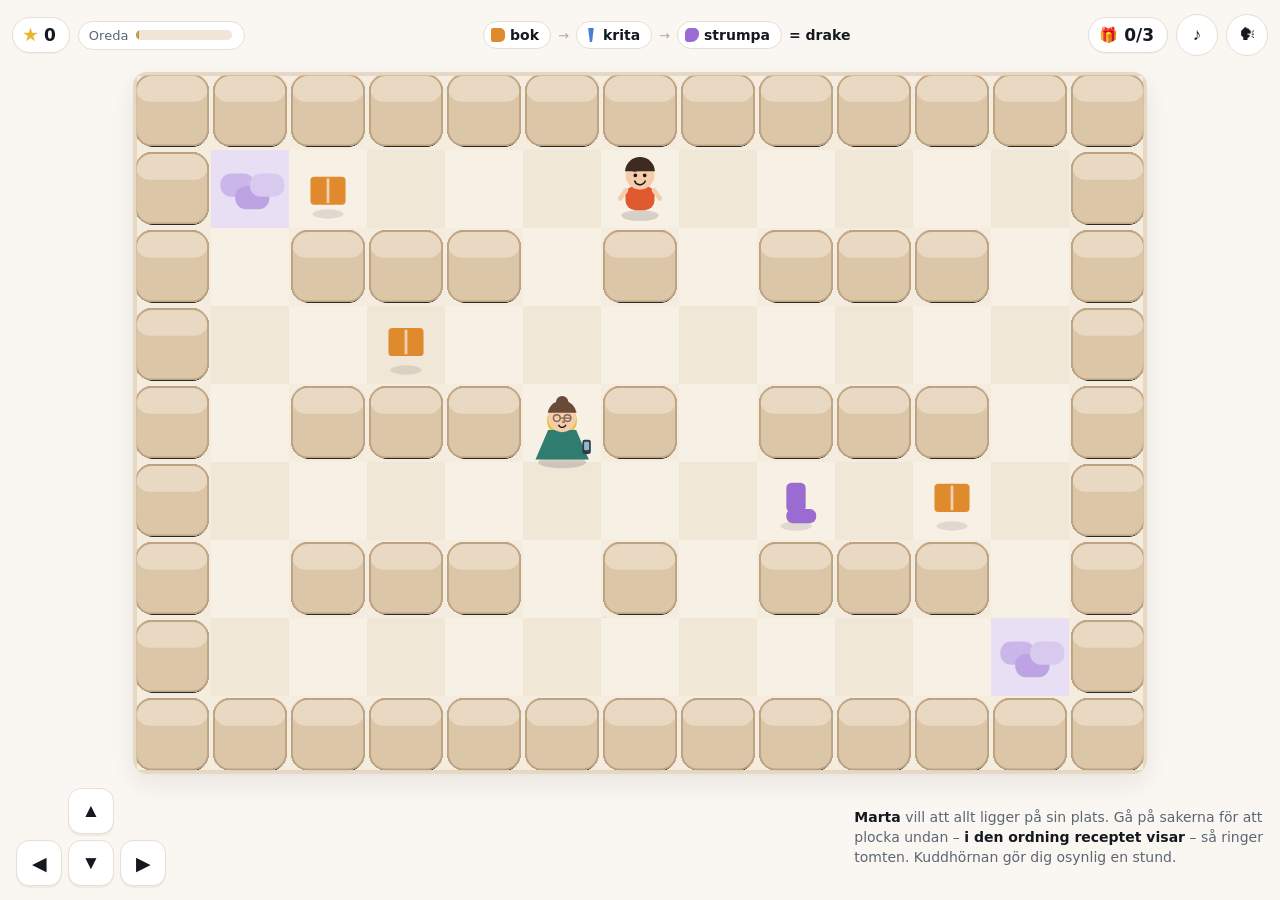
==== public/index.html @ a206a693 "flytta index.html/styles.css/app.js till public/ sa att containern faktiskt serverar spelet" ====
<!doctype html>
<html lang="sv">
  <head>
    <meta charset="utf-8" />
    <meta name="viewport" content="width=device-width, initial-scale=1, viewport-fit=cover" />
    <title>Marre &amp; Marta – städjakten | Skolappar</title>
    <meta name="description" content="Marre måste plocka undan på förskolan innan fröken Marta ringer föräldrarna. Samla saker i rätt ordning så ringer jultomten – nissarna bygger en julklapp av det du hittat. Gratis spel för barn 4–8 år, utan inloggning och utan reklam." />
    <meta name="author" content="Magnus Froste" />
    <meta name="theme-color" content="#e0592f" />
    <link rel="canonical" href="https://marre-marta.shipholm.dev/" />
    <link rel="icon" href="/favicon.svg" type="image/svg+xml" />
    <link rel="icon" href="/favicon.png" sizes="any" />
    <link rel="apple-touch-icon" href="/apple-touch-icon.png" />
    <link rel="manifest" href="/site.webmanifest" />
    <meta name="apple-mobile-web-app-capable" content="yes" />
    <meta name="mobile-web-app-capable" content="yes" />
    <meta name="apple-mobile-web-app-status-bar-style" content="default" />
    <meta name="apple-mobile-web-app-title" content="Marre &amp; Marta" />

    <meta property="og:type" content="website" />
    <meta property="og:site_name" content="Skolappar" />
    <meta property="og:locale" content="sv_SE" />
    <meta property="og:title" content="Marre &amp; Marta – städjakten" />
    <meta property="og:description" content="Plocka undan för fröken Marta, håll dig undan och samla saker i rätt ordning – då ringer jultomten och nissarna bygger en julklapp." />
    <meta property="og:url" content="https://marre-marta.shipholm.dev/" />
    <meta property="og:image" content="https://marre-marta.shipholm.dev/og.png" />
    <meta property="og:image:width" content="1200" />
    <meta property="og:image:height" content="630" />
    <meta name="twitter:card" content="summary_large_image" />
    <meta name="twitter:title" content="Marre &amp; Marta – städjakten" />
    <meta name="twitter:description" content="Plocka undan, håll dig undan för fröknarna och samla ihop till julklappar. Gratis spel för barn 4–8 år." />
    <meta name="twitter:image" content="https://marre-marta.shipholm.dev/og.png" />

    <script type="application/ld+json">
      {
        "@context": "https://schema.org",
        "@type": "SoftwareApplication",
        "name": "Marre & Marta – städjakten",
        "url": "https://marre-marta.shipholm.dev/",
        "applicationCategory": "EducationalApplication",
        "operatingSystem": "Web",
        "inLanguage": "sv-SE",
        "isAccessibleForFree": true,
        "offers": { "@type": "Offer", "price": "0", "priceCurrency": "SEK" },
        "description": "Spel för barn 4–8 år: plocka undan leksaker på förskolan, håll dig undan för fröken Marta och samla saker i rätt ordning så att jultomten ringer och nissarna bygger en julklapp.",
        "author": { "@type": "Person", "name": "Magnus Froste", "url": "https://froste.eu" },
        "publisher": { "@type": "Organization", "name": "Skolappar", "url": "https://www.skolappar.com" },
        "audience": { "@type": "EducationalAudience", "educationalRole": "student" },
        "typicalAgeRange": "4-8"
      }
    </script>

    <link rel="stylesheet" href="/styles.css" />
  </head>
  <body>
    <div id="spelet">
      <header id="hud">
        <div class="hud-vanster">
          <span class="marke" title="Stjärnor"><i class="stjarnglyf" aria-hidden="true"></i><span data-poang>0</span></span>
          <span class="oreda-marke" title="Så stökigt är det – blir det fullt ringer Marta">
            <span>Oreda</span>
            <span class="oreda" data-oreda role="img" aria-label="Oreda"></span>
          </span>
        </div>

        <div id="recept" data-recept aria-live="polite"></div>

        <div class="hud-hoger">
          <span class="marke" title="Julklappar byggda"><span class="glyf" aria-hidden="true">🎁</span><span data-klappar>0/0</span></span>
          <button class="hud-knapp" type="button" data-ljud data-lage="pa" aria-pressed="true" aria-label="Ljud av eller på"><span data-ikon>♪</span></button>
          <button class="hud-knapp" type="button" data-rost data-lage="pa" aria-pressed="true" aria-label="Röst av eller på"><span data-ikon>🗣</span></button>
        </div>
      </header>

      <main id="scen">
        <canvas id="duk" tabindex="0" aria-label="Spelplanen: Marre, fröknarna och sakerna på golvet"></canvas>
      </main>

      <footer id="kontroller">
        <div id="dpad">
          <button class="pil" type="button" data-pil="upp" aria-label="Gå upp">▲</button>
          <button class="pil" type="button" data-pil="vanster" aria-label="Gå vänster">◀</button>
          <button class="pil" type="button" data-pil="ner" aria-label="Gå ner">▼</button>
          <button class="pil" type="button" data-pil="hoger" aria-label="Gå höger">▶</button>
        </div>
        <p class="kontroll-text">
          <strong><span data-froken>Marta</span></strong> vill att allt ligger på sin plats.
          Gå på sakerna för att plocka undan – <strong>i den ordning receptet visar</strong> – så ringer tomten.
          Kuddhörnan gör dig osynlig en stund.
        </p>
      </footer>
    </div>

    <div class="overlag" id="samtal" hidden>
      <div class="samtal" role="dialog" aria-modal="true" aria-labelledby="samtal-rubrik">
        <div class="telefon" aria-hidden="true">📞</div>
        <h2 id="samtal-rubrik" data-rubrik>Tomten ringer</h2>
        <p data-text></p>
        <span class="notis" data-notis></span>
        <div><button type="button" data-knapp>Okej!</button></div>
      </div>
    </div>

    <div class="overlag" id="klart" hidden>
      <div class="samtal klart-kort" role="dialog" aria-modal="true" aria-labelledby="klart-rubrik">
        <div class="telefon" aria-hidden="true">🎁</div>
        <h2 id="klart-rubrik" data-rubrik>Nivån är klar!</h2>
        <p class="resultat" data-resultat></p>
        <div><button class="nasta-knapp" type="button" data-nasta>Nästa nivå</button></div>
      </div>
    </div>

    <div class="overlag" id="paus" hidden>
      <div class="samtal" role="dialog" aria-modal="true" aria-labelledby="paus-rubrik">
        <div class="telefon" aria-hidden="true">⏸</div>
        <h2 id="paus-rubrik">Paus</h2>
        <p>Marre vilar en stund. Fröknarna väntar.</p>
        <div><button type="button" data-fortsatt>Fortsätt</button></div>
      </div>
    </div>

    <script src="/app.js"></script>
  <!-- START:startskarm -->
<style>
  #startskarm {
    position: fixed; inset: 0; z-index: 2147483000;
    background: #faf7f2; color: #14181f;
    font-family: "Fredoka", "Nunito", system-ui, -apple-system, "Segoe UI", sans-serif;
    -webkit-font-smoothing: antialiased;
    display: grid; place-items: center;
    padding: max(20px, env(safe-area-inset-top)) 20px max(20px, env(safe-area-inset-bottom));
    overflow: auto;
    opacity: 1; transition: opacity .22s ease;
  }
  #startskarm.dold { opacity: 0; pointer-events: none; }
  #startskarm .start {
    width: 100%; max-width: 620px; display: flex; flex-direction: column;
    align-items: center; text-align: center;
  }
  #startskarm .tile {
    width: clamp(84px, 13vmin, 120px); height: clamp(84px, 13vmin, 120px);
    border-radius: 26%; background: #f7e4db;
    box-shadow: 0 10px 30px -14px rgba(20,24,31,.35), inset 0 0 0 1px rgba(20,24,31,.06);
    display: grid; place-items: center; overflow: hidden;
  }
  #startskarm .tile img { width: 100%; height: 100%; display: block; }
  #startskarm h1 {
    margin: clamp(18px, 3.2vmin, 30px) 0 0;
    font-size: clamp(38px, 7.4vmin, 68px); line-height: 1.02;
    letter-spacing: -0.028em; font-weight: 800; color: #14181f;
  }
  #startskarm .tag {
    margin: clamp(8px, 1.4vmin, 14px) 0 0;
    font-size: clamp(16px, 2.35vmin, 23px); line-height: 1.35;
    color: #4a5260; max-width: 34ch;
  }
  #startskarm .chips {
    list-style: none; display: flex; flex-wrap: wrap; justify-content: center;
    gap: 8px; padding: 0; margin: clamp(16px, 2.6vmin, 24px) 0 0;
  }
  #startskarm .chips li {
    font-size: clamp(12px, 1.5vmin, 14px); font-weight: 600; letter-spacing: .01em;
    padding: 7px 13px; border-radius: 999px; color: #9f442a; background: #f7e4db;
  }
  #startskarm .play {
    display: inline-flex; align-items: center; gap: 12px;
    margin-top: clamp(24px, 4vmin, 38px);
    padding: clamp(15px, 2.1vmin, 20px) clamp(34px, 5.4vmin, 52px);
    border: 0; border-radius: 999px; background: #e0592f; color: #fff;
    font: inherit; font-size: clamp(18px, 2.4vmin, 24px); font-weight: 700;
    letter-spacing: -0.01em; cursor: pointer;
    box-shadow: 0 14px 28px -14px #e0592f99;
    transition: transform .16s ease; -webkit-tap-highlight-color: transparent;
  }
  #startskarm .play:hover { transform: translateY(-1px); }
  #startskarm .play:active { transform: scale(.985); }
  #startskarm .play svg { width: 1em; height: 1em; }
  #startskarm .note {
    margin: clamp(18px, 2.6vmin, 26px) 0 0;
    font-size: clamp(12px, 1.5vmin, 14px); color: #4a5260; opacity: .8;
  }
  #startskarm .note a { color: inherit; text-decoration: none; border-bottom: 1px solid rgba(74,82,96,.3); }
  #startskarm .lgr22 {
    margin: clamp(14px, 2.2vmin, 20px) 0 0; max-width: 46ch;
    font-size: clamp(12px, 1.45vmin, 13.5px); color: #4a5260;
    text-align: left;
  }
  #startskarm .lgr22 summary {
    list-style: none; cursor: pointer; text-align: center;
    display: inline-flex; align-items: center; justify-content: center; gap: 7px;
    opacity: .72; padding: 6px 2px; border-radius: 8px;
  }
  #startskarm .lgr22 summary::-webkit-details-marker { display: none; }
  #startskarm .lgr22 summary:hover, #startskarm .lgr22 summary:focus-visible { opacity: 1; }
  #startskarm .lgr22 summary:focus-visible { outline: 2px solid #e0592f66; outline-offset: 2px; }
  #startskarm .lgr22-info {
    width: 15px; height: 15px; border-radius: 50%; display: grid; place-items: center;
    background: #f7e4db; color: #9f442a; font-size: 10px; font-weight: 700;
    font-style: normal; line-height: 1; flex: 0 0 auto;
  }
  #startskarm .lgr22-pil { transition: transform .18s ease; font-size: .9em; }
  #startskarm .lgr22[open] summary { opacity: 1; }
  #startskarm .lgr22[open] .lgr22-pil { transform: rotate(90deg); }
  #startskarm .lgr22-kropp {
    margin-top: 10px; padding: 10px 12px; border-radius: 12px;
    background: #f7e4db; line-height: 1.45;
  }
  #startskarm .lgr22-kropp p { margin: 0; }
  #startskarm .lgr22-amne { font-weight: 600; color: #9f442a; }
  #startskarm .lgr22-kropp blockquote {
    margin: 7px 0 0; padding-left: 10px; border-left: 2px solid #e0592f44;
    font-style: italic;
  }
  #startskarm .lgr22-kalla { margin-top: 5px !important; font-size: .92em; opacity: .75; }
  #startskarm .lgr22-koppling { margin-top: 8px !important; }
  @media (max-height: 470px) {
    #startskarm h1 { font-size: clamp(30px, 6vmin, 44px); }
    #startskarm .tag, #startskarm .note, #startskarm .lgr22 { display: none; }
    #startskarm .play { margin-top: 20px; }
  }
</style>
<div id="startskarm" role="dialog" aria-label="Marre & Marta" data-play-href="/">
  <div class="start">
    <div class="tile"><img src="/icon-512.png" alt="" width="512" height="512"></div>
    <h1>Marre & Marta</h1>
    <p class="tag">röj undan för fröken Marta</p>
    <ul class="chips"><li>Spel</li><li>Följa instruktioner</li><li>Förskola till åk 3</li></ul>
    <button class="play" type="button" data-play-href="/">
      <svg viewBox="0 0 24 24" aria-hidden="true" fill="currentColor"><path d="M8 5.14v13.72a1 1 0 0 0 1.52.85l11-6.86a1 1 0 0 0 0-1.7l-11-6.86A1 1 0 0 0 8 5.14Z"/></svg>
      Spela
    </button>
    <p class="note">Gratis · ingen inloggning · <a href="https://www.skolappar.com">skolappar.com</a></p>
    <details class="lgr22">
      <summary><span class="lgr22-info" aria-hidden="true">i</span>Koppling till läroplanen (Lgr22)<span class="lgr22-pil" aria-hidden="true">›</span></summary>
      <div class="lgr22-kropp">
        <p class="lgr22-amne">Matematik · Förskola till åk 3</p>
        <blockquote>”Entydiga stegvisa instruktioner och hur de konstrueras, beskrivs och följs som grund för programmering.”<span class="lgr22-kalla"> Lgr22, centralt innehåll åk 1–3.</span></blockquote>
        <p class="lgr22-koppling"><strong>Så tränas det:</strong> Sakerna ska plockas i den ordning receptet visar – att följa en stegvis instruktion och märka när ordningen spelar roll.</p>
      </div>
    </details>
  </div>
</div>
<script>
  (function () {
    var s = document.getElementById('startskarm');
    var path = location.pathname.replace(/index[.]html$/, '');
    if (path !== '/' && path !== '') { s.remove(); return; }
    var d = document.documentElement, b = document.body;
    var prev = [d.style.overflow, b.style.overflow];
    d.style.overflow = 'hidden'; b.style.overflow = 'hidden';
    s.querySelector('.play').addEventListener('click', function () {
      d.style.overflow = prev[0]; b.style.overflow = prev[1];
      s.classList.add('dold');
      s.setAttribute('aria-hidden', 'true');
      setTimeout(function () { s.remove(); }, 240);
      var to = s.getAttribute('data-play-href');
      if (to && to !== '/' && to !== location.pathname) { location.href = to; }
      document.dispatchEvent(new CustomEvent('startskarm:spela'));
    });
  })();
</script>
<!-- SLUT:startskarm -->
</body>
</html>
---- styles.css ----
/* Marre & Marta – allt ska rymmas på en iPad i landskap (1024×768). */

/* Fredoka (SIL OFL 1.1) – lokalt, inga webbtypsnitt. */
@font-face {
  font-family: 'Fredoka';
  src: url('/fonts/fredoka-400.ttf') format('truetype');
  font-weight: 400;
  font-display: swap;
}
@font-face {
  font-family: 'Fredoka';
  src: url('/fonts/fredoka-500.ttf') format('truetype');
  font-weight: 500;
  font-display: swap;
}
@font-face {
  font-family: 'Fredoka';
  src: url('/fonts/fredoka-600.ttf') format('truetype');
  font-weight: 600;
  font-display: swap;
}
@font-face {
  font-family: 'Fredoka';
  src: url('/fonts/fredoka-700.ttf') format('truetype');
  font-weight: 700;
  font-display: swap;
}

:root {
  --papper: #faf7f2;
  --kort: #ffffff;
  --black: #14181f;
  --dampad: #5b6673;
  --ram: #e7ded4;
  --farg: #e0592f;
  --farg-mork: #b8411d;
  --stjarna: #e9b62f;
  --gron: #2f7d6f;
  --rod: #c9483b;
  --radie: 18px;
}

* { box-sizing: border-box; }

html, body {
  margin: 0;
  height: 100%;
  background: var(--papper);
  color: var(--black);
  font-family: 'Fredoka', 'Nunito', system-ui, -apple-system, 'Segoe UI', sans-serif;
  -webkit-font-smoothing: antialiased;
  overscroll-behavior: none;
}

body { overflow: hidden; }

#spelet {
  height: 100dvh;
  display: grid;
  grid-template-rows: auto 1fr auto;
  gap: 6px;
  padding: 8px 12px 10px;
}

/* ---------- HUD ---------- */
#hud {
  display: grid;
  grid-template-columns: auto 1fr auto;
  align-items: center;
  gap: 12px;
  min-height: 54px;
}

.hud-vanster,
.hud-hoger { display: flex; align-items: center; gap: 8px; }

.marke {
  display: inline-flex;
  align-items: center;
  gap: 6px;
  background: var(--kort);
  border: 1px solid var(--ram);
  border-radius: 999px;
  padding: 7px 13px 7px 10px;
  font-size: 17px;
  font-weight: 600;
  box-shadow: 0 1px 0 rgba(20, 24, 31, 0.04);
  white-space: nowrap;
}

.marke .glyf { font-size: 15px; }

.stjarnglyf {
  width: 15px;
  height: 15px;
  background: var(--stjarna);
  clip-path: polygon(50% 0%, 61% 35%, 98% 35%, 68% 57%, 79% 91%, 50% 70%, 21% 91%, 32% 57%, 2% 35%, 39% 35%);
}

/* oreda-mätaren: fylls av stök, Marta ringer när den är full */
.oreda-marke {
  display: flex;
  align-items: center;
  gap: 8px;
  background: var(--kort);
  border: 1px solid var(--ram);
  border-radius: 999px;
  padding: 6px 12px 6px 10px;
  font-size: 13px;
  color: var(--dampad);
  white-space: nowrap;
}

.oreda {
  position: relative;
  width: 96px;
  height: 10px;
  border-radius: 999px;
  background: #efe6d8;
  overflow: hidden;
}

.oreda::after {
  content: '';
  position: absolute;
  inset: 0;
  width: var(--oreda, 0%);
  background: linear-gradient(90deg, #4ea86b, #e9b62f 62%, #d94a3d);
  transition: width 220ms linear;
}

.oreda[data-straff='hog'] { animation: pulsa 900ms ease-in-out infinite; }

@keyframes pulsa {
  0%, 100% { transform: scale(1); }
  50% { transform: scale(1.06); }
}

/* receptraden: sakerna i den ordning de ska samlas */
#recept {
  display: flex;
  align-items: center;
  justify-content: center;
  gap: 7px;
  flex-wrap: nowrap;
  overflow: hidden;
  font-size: 14px;
  color: var(--dampad);
}

.recept-sak {
  display: inline-flex;
  align-items: center;
  gap: 5px;
  background: var(--kort);
  border: 1px solid var(--ram);
  border-radius: 999px;
  padding: 5px 11px 5px 7px;
  font-weight: 600;
  color: var(--black);
  white-space: nowrap;
}

.recept-sak.gjord {
  background: #eaf5ee;
  border-color: #b9dcc6;
}

.recept-sak.gjord::after { content: '✓'; color: #2f7d6f; font-weight: 700; }

.recept-pil { color: #b6ab9c; font-size: 13px; }
.recept-namn { font-weight: 600; color: var(--black); white-space: nowrap; }
.recept-klart { color: var(--gron); font-weight: 600; }

.sak-ikon {
  display: inline-block;
  width: 14px;
  height: 14px;
  background: var(--farg);
  flex: none;
}

.sak-ikon.kloss { border-radius: 3px; }
.sak-ikon.krita { clip-path: polygon(30% 0, 70% 0, 58% 100%, 42% 100%); }
.sak-ikon.mugg { border-radius: 50% 50% 45% 45%; }
.sak-ikon.strumpa { border-radius: 5px 5px 8px 3px; }
.sak-ikon.bok { border-radius: 2px 5px 5px 2px; }
.sak-ikon.boll { border-radius: 50%; }

.hud-knapp {
  width: 42px;
  height: 42px;
  display: grid;
  place-items: center;
  border-radius: 50%;
  border: 1px solid var(--ram);
  background: var(--kort);
  color: var(--black);
  font-size: 17px;
  cursor: pointer;
  padding: 0;
}

.hud-knapp[data-lage='av'],
.hud-knapp[data-lage='av'] [data-ikon] { color: #b6ab9c; }
.hud-knapp:focus-visible { outline: 3px solid var(--farg); outline-offset: 2px; }

/* ---------- spelplan ---------- */
#scen {
  display: grid;
  place-items: center;
  min-height: 0;
  position: relative;
}

#duk {
  display: block;
  border-radius: 14px;
  box-shadow: 0 10px 26px rgba(20, 24, 31, 0.08);
  background: #f4ecdf;
  touch-action: none;
  outline: none;
}

/* ---------- kontroller ---------- */
#kontroller {
  display: flex;
  align-items: center;
  justify-content: space-between;
  gap: 16px;
  min-height: 106px;
  padding: 0 4px;
}

#dpad {
  display: grid;
  grid-template-columns: repeat(3, 46px);
  grid-template-rows: repeat(2, 46px);
  gap: 6px;
}

.pil {
  border: 1px solid var(--ram);
  background: var(--kort);
  border-radius: 13px;
  font-size: 19px;
  color: var(--black);
  display: grid;
  place-items: center;
  padding: 0;
  cursor: pointer;
  user-select: none;
  -webkit-user-select: none;
  touch-action: manipulation;
  box-shadow: 0 2px 0 rgba(20, 24, 31, 0.05);
}

.pil:active { background: #f3ece1; transform: translateY(1px); }
.pil:focus-visible { outline: 3px solid var(--farg); outline-offset: 2px; }

.pil[data-pil='upp'] { grid-column: 2; grid-row: 1; }
.pil[data-pil='vanster'] { grid-column: 1; grid-row: 2; }
.pil[data-pil='ner'] { grid-column: 2; grid-row: 2; }
.pil[data-pil='hoger'] { grid-column: 3; grid-row: 2; }

.kontroll-text {
  font-size: 14px;
  line-height: 1.45;
  color: var(--dampad);
  max-width: 46ch;
}

.kontroll-text strong { color: var(--black); font-weight: 600; }

/* ---------- samtal & klart ---------- */
.overlag {
  position: fixed;
  inset: 0;
  display: grid;
  place-items: center;
  background: rgba(20, 24, 31, 0.34);
  padding: 20px;
  z-index: 40;
}

.overlag[hidden] { display: none; }

.samtal {
  background: var(--kort);
  border: 1px solid var(--ram);
  border-radius: 22px;
  padding: 26px 26px 22px;
  width: min(430px, 92vw);
  text-align: center;
  box-shadow: 0 20px 50px rgba(20, 24, 31, 0.18);
}

.samtal .telefon {
  width: 54px;
  height: 54px;
  margin: 0 auto 10px;
  border-radius: 50%;
  background: #fdf2d8;
  display: grid;
  place-items: center;
  font-size: 26px;
}

.samtal h2 {
  margin: 0 0 8px;
  font-size: 23px;
  font-weight: 700;
  letter-spacing: -0.01em;
}

.samtal p {
  margin: 0 0 12px;
  font-size: 16px;
  line-height: 1.5;
  color: var(--dampad);
}

.samtal .notis {
  display: inline-block;
  margin-bottom: 14px;
  font-size: 15px;
  font-weight: 600;
  color: var(--gron);
}

.samtal .notis:empty { display: none; }

.samtal button,
.nasta-knapp {
  border: 0;
  border-radius: 999px;
  background: var(--farg);
  color: #fff;
  font-family: inherit;
  font-size: 17px;
  font-weight: 600;
  padding: 13px 26px;
  cursor: pointer;
  box-shadow: 0 8px 18px rgba(224, 89, 47, 0.28);
}

.samtal button:focus-visible,
.nasta-knapp:focus-visible { outline: 3px solid var(--black); outline-offset: 3px; }

.klart-kort h2 { font-size: 26px; }
.klart-kort .resultat { font-weight: 600; color: var(--black); margin-bottom: 18px; }

.froknar { font-weight: 600; color: var(--black); }

/* ---------- mobil & porträtt ---------- */
@media (max-width: 720px), (max-height: 560px) {
  #spelet { padding: 6px 8px 8px; gap: 4px; }
  #hud { grid-template-columns: auto 1fr; grid-template-areas: 'v h' 'r r'; gap: 6px; }
  .hud-vanster { grid-area: v; }
  .hud-hoger { grid-area: h; justify-content: flex-end; }
  #recept { grid-area: r; justify-content: flex-start; overflow-x: auto; }
  .marke { padding: 5px 10px 5px 8px; font-size: 15px; }
  .oreda { width: 64px; }
  .oreda-marke { font-size: 12px; padding: 5px 9px; }
  .hud-knapp { width: 38px; height: 38px; font-size: 15px; }
  #kontroller { min-height: 96px; gap: 10px; }
  #dpad { grid-template-columns: repeat(3, 44px); grid-template-rows: repeat(2, 44px); }
  .kontroll-text { display: none; }
}

@media (max-height: 460px) {
  .oreda-marke span { display: none; }
  #kontroller { min-height: 84px; }
}

@media (prefers-reduced-motion: reduce) {
  .oreda::after { transition: none; }
  .oreda[data-straff='hog'] { animation: none; }
}
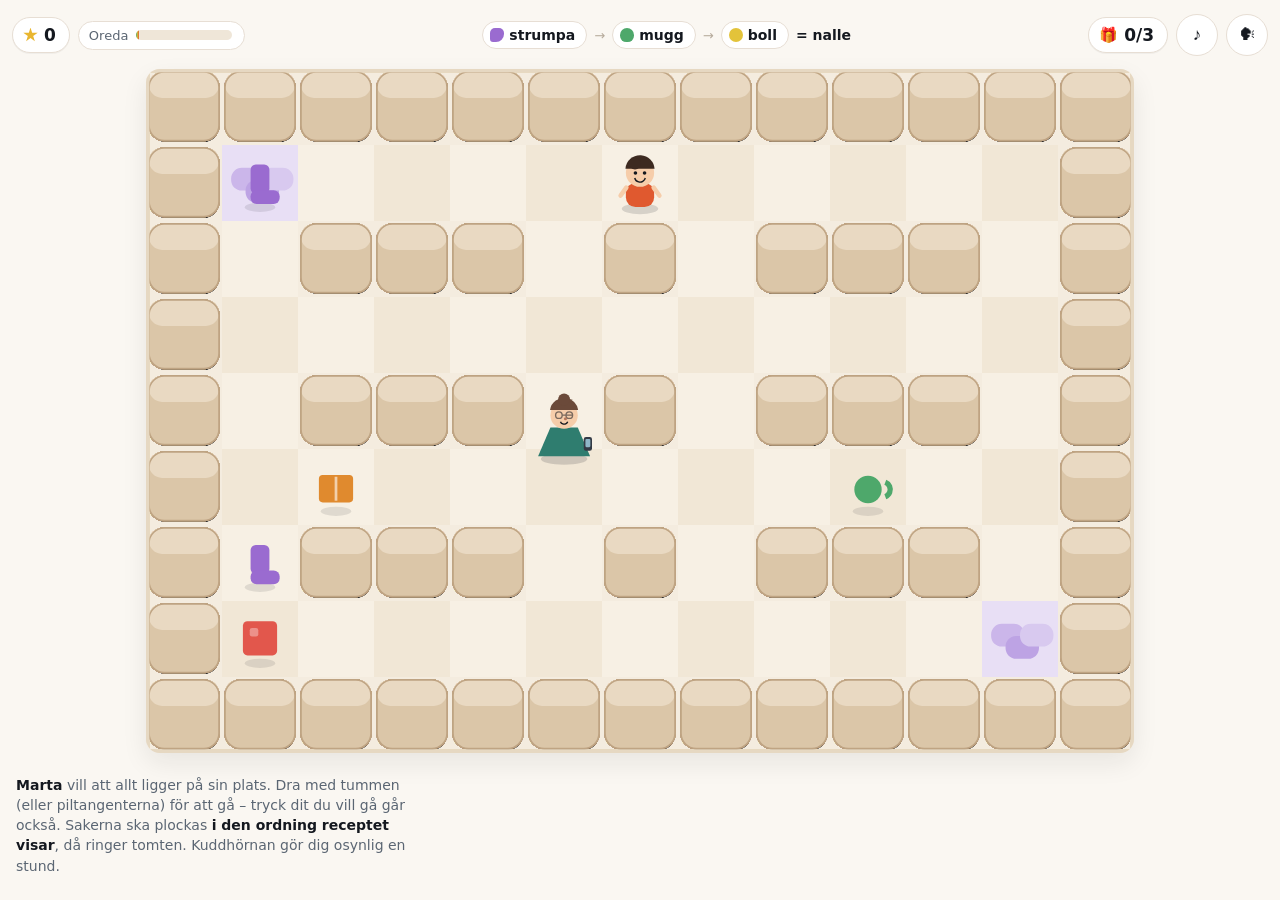
==== commit 23a0bd2f: "tumstyrning: flytande spak under tummen, peka-dit-ga, stopp vid slapp; dpad bort, storre plan, tydli" ====
--- a/public/index.html
+++ b/public/index.html
@@ -74,18 +74,17 @@
 
       <main id="scen">
         <canvas id="duk" tabindex="0" aria-label="Spelplanen: Marre, fröknarna och sakerna på golvet"></canvas>
+        <div id="styrspak" aria-hidden="true">
+          <span class="spak-ring"></span>
+          <span class="spak-kula"></span>
+        </div>
       </main>
 
       <footer id="kontroller">
-        <div id="dpad">
-          <button class="pil" type="button" data-pil="upp" aria-label="Gå upp">▲</button>
-          <button class="pil" type="button" data-pil="vanster" aria-label="Gå vänster">◀</button>
-          <button class="pil" type="button" data-pil="ner" aria-label="Gå ner">▼</button>
-          <button class="pil" type="button" data-pil="hoger" aria-label="Gå höger">▶</button>
-        </div>
         <p class="kontroll-text">
           <strong><span data-froken>Marta</span></strong> vill att allt ligger på sin plats.
-          Gå på sakerna för att plocka undan – <strong>i den ordning receptet visar</strong> – så ringer tomten.
+          Dra med tummen (eller piltangenterna) för att gå – tryck dit du vill gå går också.
+          Sakerna ska plockas <strong>i den ordning receptet visar</strong>, då ringer tomten.
           Kuddhörnan gör dig osynlig en stund.
         </p>
       </footer>
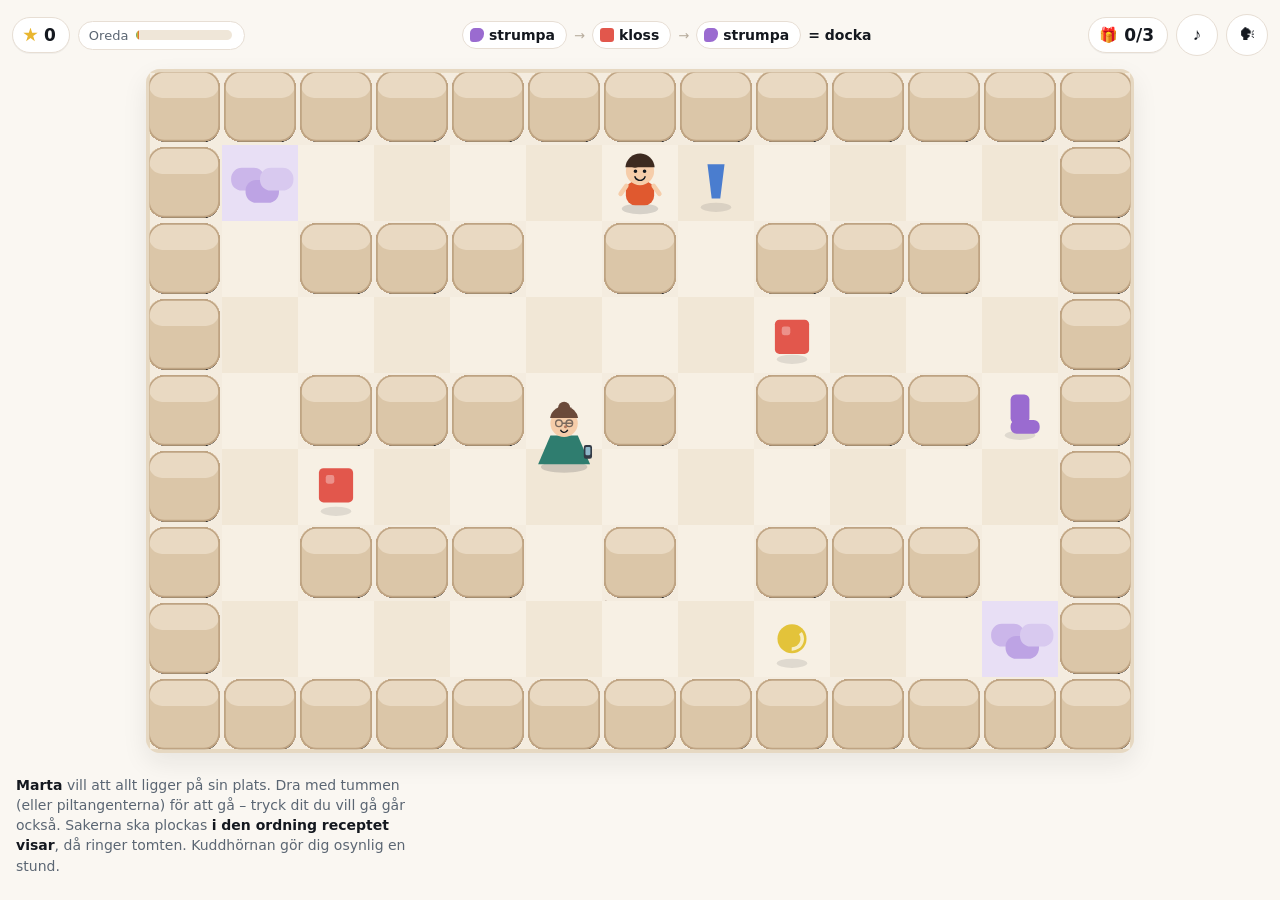
==== commit 7a15d685: "Add skolappar's usage snippet (kotten.js) and report levels, retries and sound Co-Authored-By: Claud" ====
--- a/public/index.html
+++ b/public/index.html
@@ -51,6 +51,7 @@
     </script>
 
     <link rel="stylesheet" href="/styles.css" />
+    <script src="https://www.skolappar.com/kotten.js" defer></script>
   </head>
   <body>
     <div id="spelet">
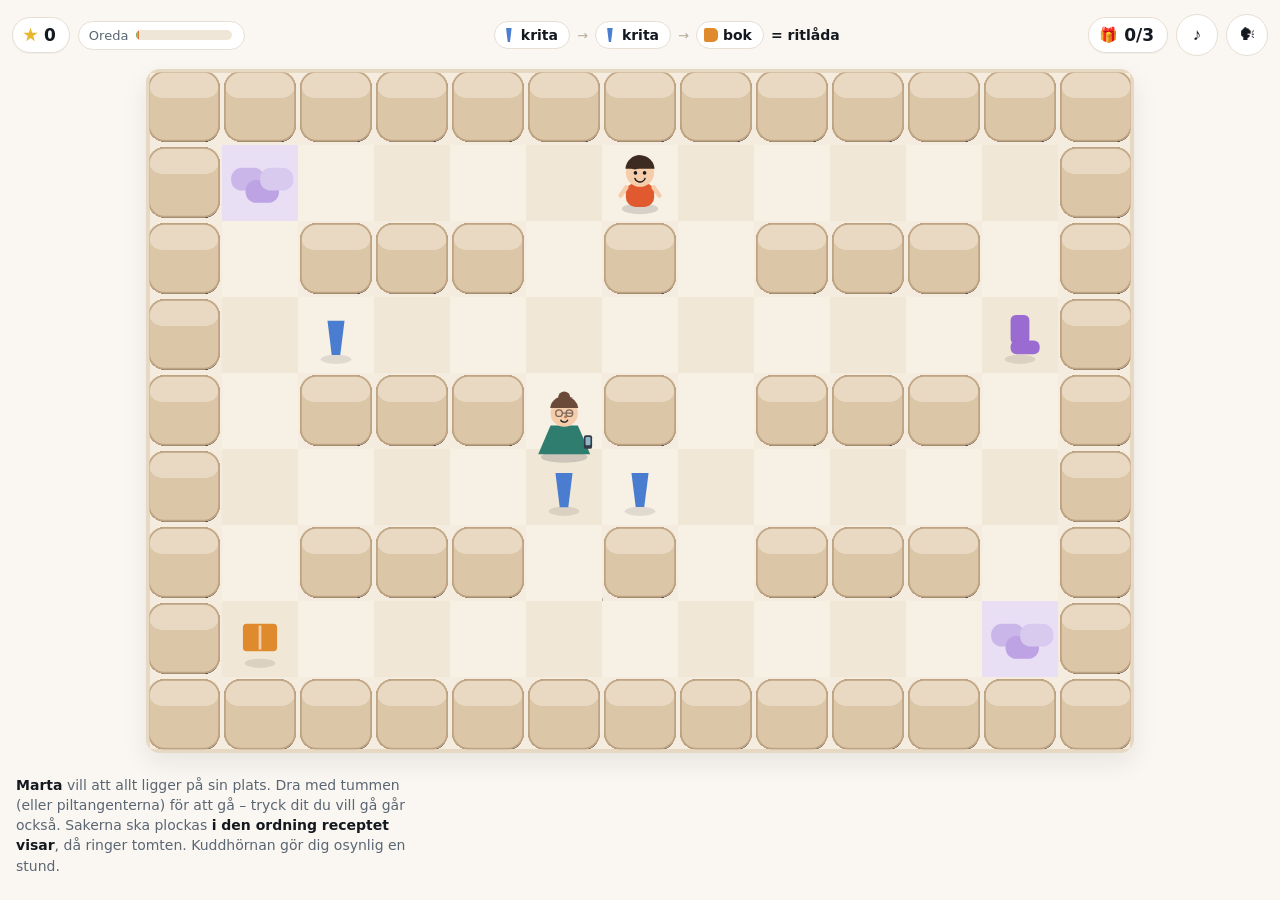
==== commit 0d3f63d0: "skolappar.com is now skolappar.org Skolappar's main address moved to skolappar.org (2026-11-26); the" ====
--- a/public/index.html
+++ b/public/index.html
@@ -44,14 +44,14 @@
         "offers": { "@type": "Offer", "price": "0", "priceCurrency": "SEK" },
         "description": "Spel för barn 4–8 år: plocka undan leksaker på förskolan, håll dig undan för fröken Marta och samla saker i rätt ordning så att jultomten ringer och nissarna bygger en julklapp.",
         "author": { "@type": "Person", "name": "Magnus Froste", "url": "https://froste.eu" },
-        "publisher": { "@type": "Organization", "name": "Skolappar", "url": "https://www.skolappar.com" },
+        "publisher": { "@type": "Organization", "name": "Skolappar", "url": "https://www.skolappar.org" },
         "audience": { "@type": "EducationalAudience", "educationalRole": "student" },
         "typicalAgeRange": "4-8"
       }
     </script>
 
     <link rel="stylesheet" href="/styles.css" />
-    <script src="https://www.skolappar.com/kotten.js" defer></script>
+    <script src="https://www.skolappar.org/kotten.js" defer></script>
   </head>
   <body>
     <div id="spelet">
@@ -229,7 +229,7 @@
       <svg viewBox="0 0 24 24" aria-hidden="true" fill="currentColor"><path d="M8 5.14v13.72a1 1 0 0 0 1.52.85l11-6.86a1 1 0 0 0 0-1.7l-11-6.86A1 1 0 0 0 8 5.14Z"/></svg>
       Spela
     </button>
-    <p class="note">Gratis · ingen inloggning · <a href="https://www.skolappar.com">skolappar.com</a></p>
+    <p class="note">Gratis · ingen inloggning · <a href="https://www.skolappar.org">skolappar.org</a></p>
     <details class="lgr22">
       <summary><span class="lgr22-info" aria-hidden="true">i</span>Koppling till läroplanen (Lgr22)<span class="lgr22-pil" aria-hidden="true">›</span></summary>
       <div class="lgr22-kropp">
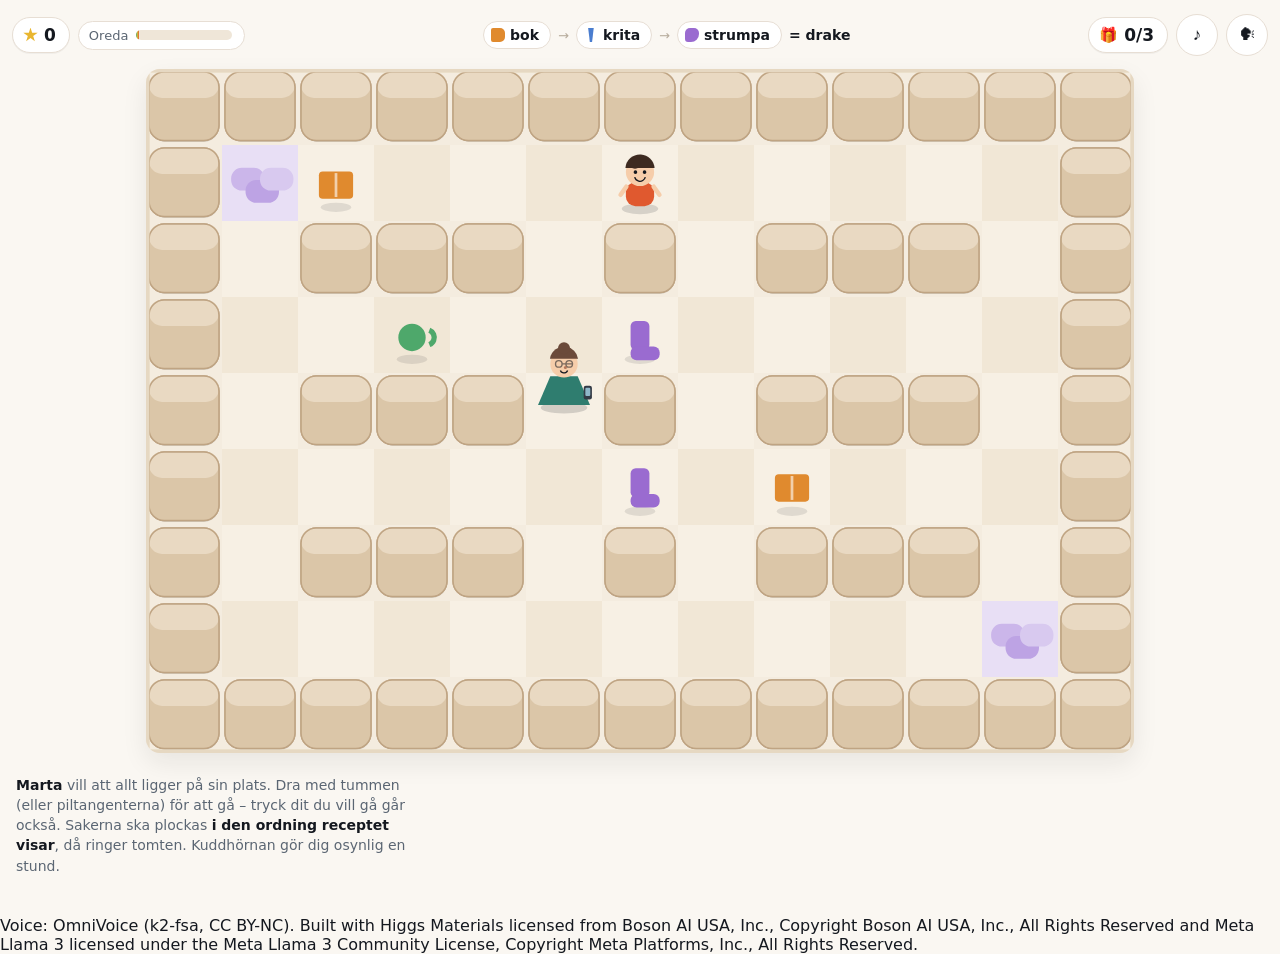
==== commit 0aac9232: "Röst: bara mp3 (omni), ingen talsyntes; attribution i sidfoten" ====
--- a/public/index.html
+++ b/public/index.html
@@ -44,14 +44,13 @@
         "offers": { "@type": "Offer", "price": "0", "priceCurrency": "SEK" },
         "description": "Spel för barn 4–8 år: plocka undan leksaker på förskolan, håll dig undan för fröken Marta och samla saker i rätt ordning så att jultomten ringer och nissarna bygger en julklapp.",
         "author": { "@type": "Person", "name": "Magnus Froste", "url": "https://froste.eu" },
-        "publisher": { "@type": "Organization", "name": "Skolappar", "url": "https://www.skolappar.org" },
+        "publisher": { "@type": "Organization", "name": "Skolappar", "url": "https://www.skolappar.com" },
         "audience": { "@type": "EducationalAudience", "educationalRole": "student" },
         "typicalAgeRange": "4-8"
       }
     </script>
 
     <link rel="stylesheet" href="/styles.css" />
-    <script src="https://www.skolappar.org/kotten.js" defer></script>
   </head>
   <body>
     <div id="spelet">
@@ -229,7 +228,7 @@
       <svg viewBox="0 0 24 24" aria-hidden="true" fill="currentColor"><path d="M8 5.14v13.72a1 1 0 0 0 1.52.85l11-6.86a1 1 0 0 0 0-1.7l-11-6.86A1 1 0 0 0 8 5.14Z"/></svg>
       Spela
     </button>
-    <p class="note">Gratis · ingen inloggning · <a href="https://www.skolappar.org">skolappar.org</a></p>
+    <p class="note">Gratis · ingen inloggning · <a href="https://www.skolappar.com">skolappar.com</a></p>
     <details class="lgr22">
       <summary><span class="lgr22-info" aria-hidden="true">i</span>Koppling till läroplanen (Lgr22)<span class="lgr22-pil" aria-hidden="true">›</span></summary>
       <div class="lgr22-kropp">
@@ -260,5 +259,8 @@
   })();
 </script>
 <!-- SLUT:startskarm -->
+  <script src="ljud/lines.js"></script>
+  <script src="ljud/rosten.js"></script>
+    <p class="rost-attribution">Voice: OmniVoice (k2-fsa, CC BY-NC). Built with Higgs Materials licensed from Boson AI USA, Inc., Copyright Boson AI USA, Inc., All Rights Reserved and Meta Llama 3 licensed under the Meta Llama 3 Community License, Copyright Meta Platforms, Inc., All Rights Reserved.</p>
 </body>
 </html>
